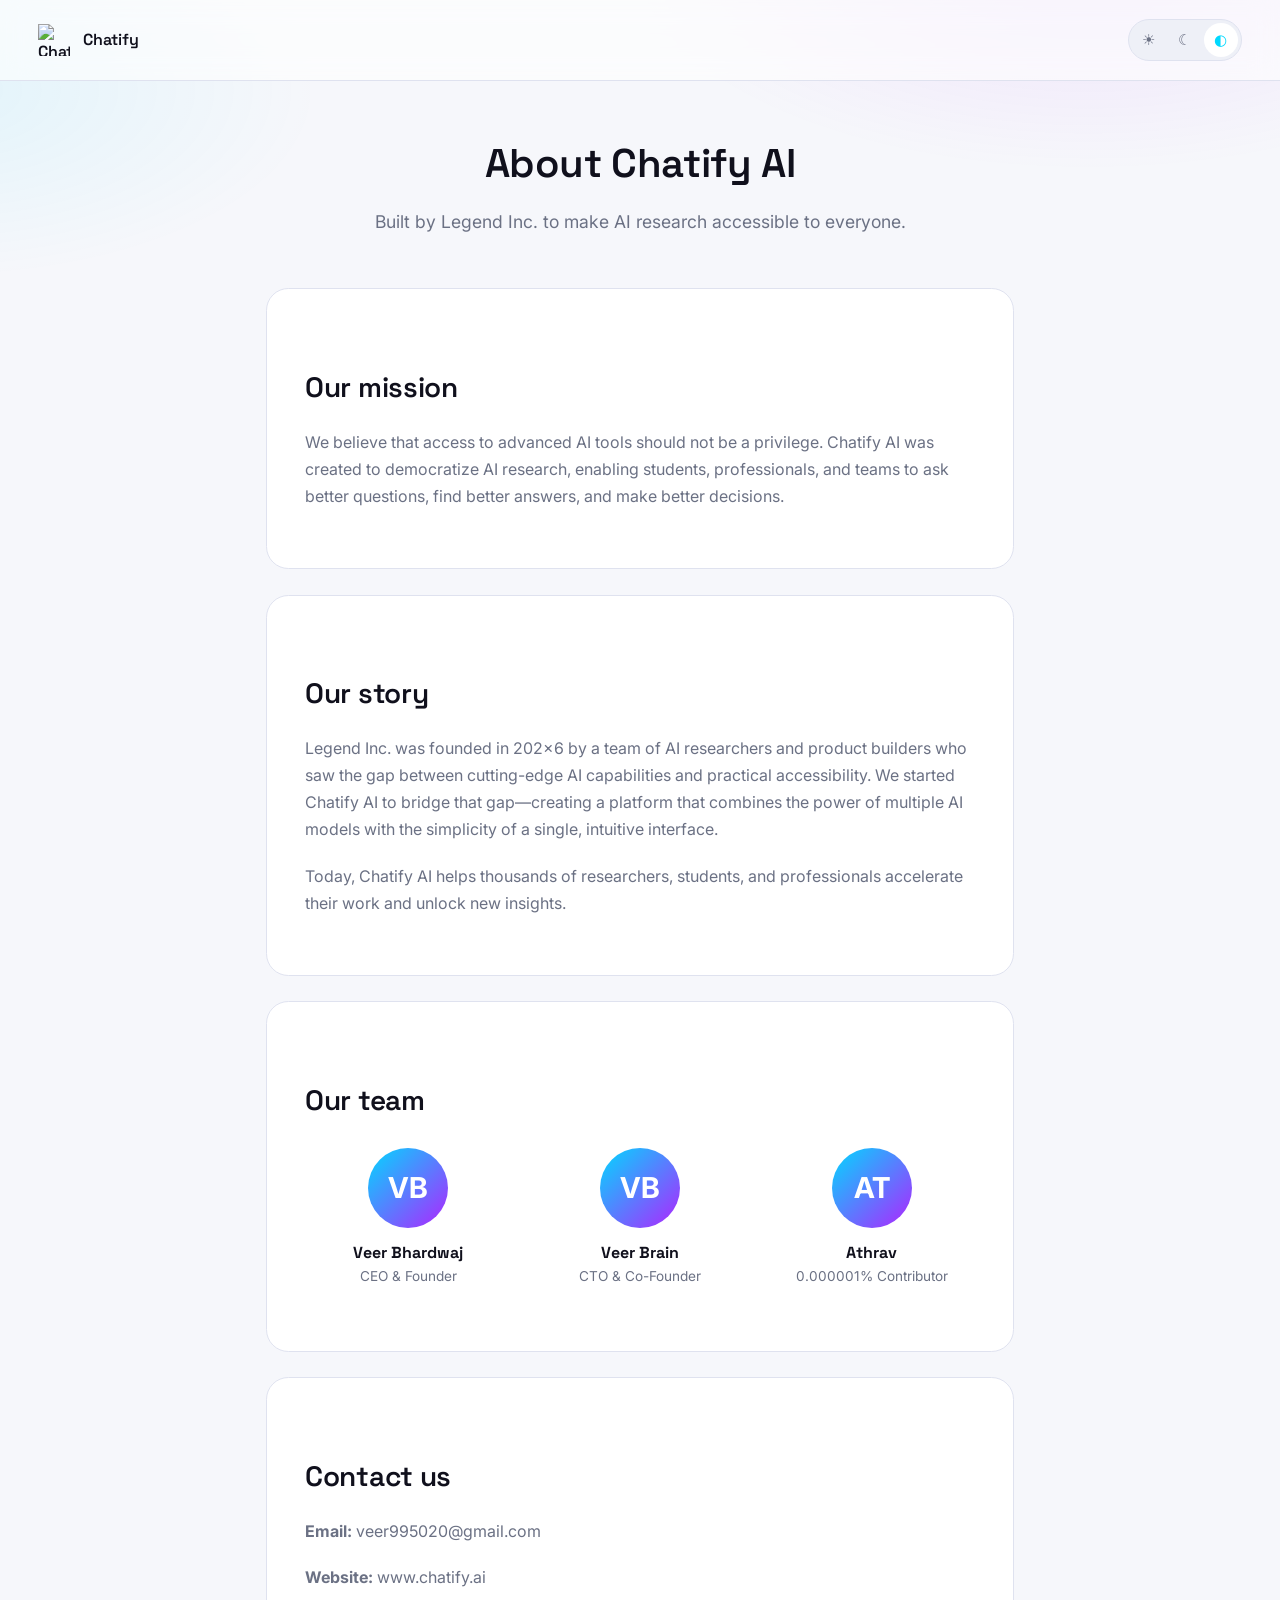
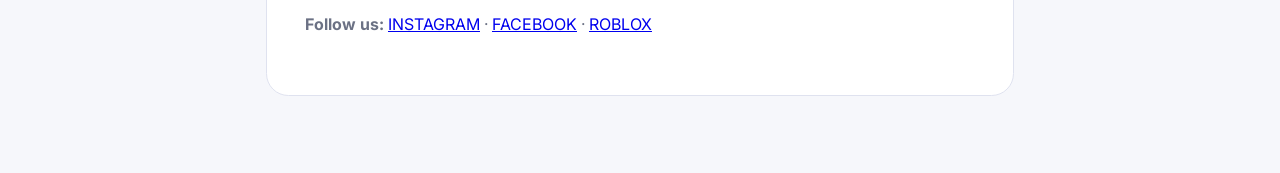
==== FRONTEND/about.html @ 389a3237 "START" ====
<!DOCTYPE html>
<html lang="en">
<head>
<meta charset="UTF-8">
<meta name="viewport" content="width=device-width, initial-scale=1.0">
<meta name="description" content="About Chatify AI — Made by Legend Inc. to simplify AI research for everyone">
<meta name="theme-color" content="#0a0a16">
<title>About — Chatify AI</title>
<link rel="preconnect" href="https://fonts.googleapis.com">
<link rel="preconnect" href="https://fonts.gstatic.com" crossorigin>
<link href="https://fonts.googleapis.com/css2?family=Space+Grotesk:wght@500;600;700&family=Inter:wght@400;500;600;700&display=swap" rel="stylesheet">
<style>
:root {
    --cyan: #00d9ff;
    --purple: #b024ff;
    --pink: #ff006e;
    --blue: #0080ff;
    --lime: #39ff14;
    --bg-0: #f6f7fb;
    --bg-1: #ffffff;
    --bg-2: #eef0f7;
    --ink-0: #10101c;
    --ink-1: #464a5e;
    --ink-2: #6b7184;
    --line: #dfe2ef;
    --glass: rgba(255, 255, 255, 0.6);
    --sp-1: 0.4rem;
    --sp-2: 0.8rem;
    --sp-3: 1.2rem;
    --sp-4: 1.6rem;
    --sp-5: 2.4rem;
    --sp-6: 3.2rem;
    --radius-s: 0.6rem;
    --radius-m: 1rem;
    --radius-l: 1.4rem;
    --font-display: "Space Grotesk", "Inter", sans-serif;
    --font-body: "Inter", -apple-system, sans-serif;
    --ease: cubic-bezier(0.16, 1, 0.3, 1);
    --fast: 140ms var(--ease);
    --base: 240ms var(--ease);
}
html.dark {
    --bg-0: #0a0a16;
    --bg-1: #12121f;
    --bg-2: #191929;
    --ink-0: #f5f6fb;
    --ink-1: #c6cae0;
    --ink-2: #8b90ab;
    --line: #2a2b42;
    --glass: rgba(20, 20, 36, 0.55);
}
* { margin: 0; padding: 0; box-sizing: border-box; }
html, body { height: 100%; }
body { font-family: var(--font-body); background: var(--bg-0); color: var(--ink-0); line-height: 1.55; -webkit-font-smoothing: antialiased; transition: background-color var(--base), color var(--base); }
body::before { content: ''; position: fixed; inset: 0; z-index: -1; background: radial-gradient(60vw 40vh at 85% -5%, rgba(176, 36, 255, 0.10), transparent 60%), radial-gradient(50vw 35vh at -5% 10%, rgba(0, 217, 255, 0.08), transparent 60%); pointer-events: none; }
h1, h2, h3 { font-family: var(--font-display); font-weight: 600; letter-spacing: -0.01em; color: var(--ink-0); }
h1 { font-size: 2.5rem; }
h2 { font-size: 1.75rem; margin-top: var(--sp-5); margin-bottom: var(--sp-3); }
p { color: var(--ink-2); line-height: 1.7; margin-bottom: var(--sp-3); }
:focus-visible { outline: 2px solid var(--cyan); outline-offset: 3px; }
.shell { min-height: 100vh; display: flex; flex-direction: column; }
.topbar { position: sticky; top: 0; z-index: 40; display: flex; align-items: center; justify-content: space-between; gap: var(--sp-3); padding: var(--sp-3) var(--sp-5); background: var(--glass); backdrop-filter: blur(14px); border-bottom: 1px solid var(--line); }
.brand { display: flex; align-items: center; gap: var(--sp-2); font-family: var(--font-display); font-weight: 600; font-size: 1rem; color: var(--ink-0); text-decoration: none; }
.brand-mark { width: 30px; height: 30px; border-radius: 9px; display: grid; place-items: center; background: linear-gradient(135deg, var(--cyan), var(--purple)); color: #05050a; font-weight: 700; font-size: 0.85rem; }
.topbar-actions { display: flex; gap: var(--sp-2); }
.theme-switch { display: inline-flex; padding: 3px; gap: 2px; background: var(--bg-2); border: 1px solid var(--line); border-radius: 999px; }
.theme-switch button { border: none; background: transparent; color: var(--ink-2); width: 34px; height: 34px; border-radius: 50%; display: grid; place-items: center; cursor: pointer; font-size: 0.95rem; transition: background var(--fast), color var(--fast); }
.theme-switch button.active { background: var(--bg-1); color: var(--cyan); }
.main { flex: 1; width: 100%; max-width: 800px; margin: 0 auto; padding: var(--sp-6) var(--sp-4); }
.hero { text-align: center; margin-bottom: var(--sp-6); }
.hero h1 { margin-bottom: var(--sp-2); }
.hero p { font-size: 1.1rem; max-width: 600px; margin: 0 auto var(--sp-4); }
.card { background: var(--bg-1); border: 1px solid var(--line); border-radius: var(--radius-l); padding: var(--sp-5); margin-bottom: var(--sp-4); }
.team-grid { display: grid; grid-template-columns: repeat(3, 1fr); gap: var(--sp-4); margin: var(--sp-4) 0; }
.team-card { text-align: center; }
.team-avatar { width: 80px; height: 80px; border-radius: 50%; margin: 0 auto var(--sp-2); background: linear-gradient(135deg, var(--cyan), var(--purple)); display: grid; place-items: center; color: white; font-weight: 700; font-size: 1.8rem; }
.team-name { font-family: var(--font-display); font-size: 1rem; font-weight: 700; }
.team-role { font-size: 0.85rem; color: var(--ink-2); }
@media (max-width: 768px) {
    .team-grid { grid-template-columns: 1fr; }
    .main { padding: var(--sp-4) var(--sp-3); }
}

        .logo-img {
            width: 32px;
            height: 32px;
            object-fit: contain;
            display: block;
        }
        </style>
</head>
<body>
<div class="shell">
    <header class="topbar">
        <a href="index.html" class="brand">
            <img src="IMAGE.png" alt="Chatify AI" class="logo-img">
            <span>Chatify</span>
        </a>
        <div class="topbar-actions">
            <div class="theme-switch" role="group" aria-label="Theme">
                <button type="button" data-theme="light" aria-pressed="false">☀</button>
                <button type="button" data-theme="dark" aria-pressed="false">☾</button>
                <button type="button" data-theme="system" aria-pressed="true">◐</button>
            </div>
        </div>
    </header>

    <main class="main">
        <div class="hero">
            <h1>About Chatify AI</h1>
            <p>Built by Legend Inc. to make AI research accessible to everyone.</p>
        </div>

        <div class="card">
            <h2>Our mission</h2>
            <p>We believe that access to advanced AI tools should not be a privilege. Chatify AI was created to democratize AI research, enabling students, professionals, and teams to ask better questions, find better answers, and make better decisions.</p>
        </div>

        <div class="card">
            <h2>Our story</h2>
            <p>Legend Inc. was founded in 202x6 by a team of AI researchers and product builders who saw the gap between cutting-edge AI capabilities and practical accessibility. We started Chatify AI to bridge that gap—creating a platform that combines the power of multiple AI models with the simplicity of a single, intuitive interface.</p>
            <p>Today, Chatify AI helps thousands of researchers, students, and professionals accelerate their work and unlock new insights.</p>
        </div>

        <div class="card">
            <h2>Our team</h2>
            <div class="team-grid">
                <div class="team-card">
                    <div class="team-avatar">VB</div>
                    <div class="team-name">Veer Bhardwaj</div>
                    <div class="team-role">CEO & Founder</div>
                </div>
                <div class="team-card">
                    <div class="team-avatar">VB</div>
                    <div class="team-name">Veer Brain</div>
                    <div class="team-role">CTO & Co-Founder</div>
                </div>
                <div class="team-card">
                    <div class="team-avatar">AT</div>
                    <div class="team-name">Athrav</div>
                    <div class="team-role">0.000001% Contributor</div>
                </div>
            </div>
        </div>

        <div class="card">
            <h2>Contact us</h2>
            <p><strong>Email:</strong> veer995020@gmail.com</p>
            <p><strong>Website:</strong> www.chatify.ai</p>
            <p><strong>Follow us:</strong> <a href="https://www.instagram.com/veer995020">INSTAGRAM</a> · <a href="https://www.facebook.com/profile.php?id=61575353383593">FACEBOOK</a> · <a href="https://www.roblox.com/users/4832917917/profile">ROBLOX</a></p>
        </div>
    </main>
</div>

<script>
const themeButtons = document.querySelectorAll('[data-theme]');
function applyTheme(mode) {
    const resolved = mode === 'system' ? (window.matchMedia('(prefers-color-scheme: dark)').matches ? 'dark' : 'light') : mode;
    document.documentElement.classList.toggle('dark', resolved === 'dark');
    themeButtons.forEach(btn => {
        btn.classList.toggle('active', btn.dataset.theme === mode);
        btn.setAttribute('aria-pressed', btn.dataset.theme === mode ? 'true' : 'false');
    });
    localStorage.setItem('chatify_theme', mode);
}
themeButtons.forEach(btn => btn.addEventListener('click', () => applyTheme(btn.dataset.theme)));
applyTheme(localStorage.getItem('chatify_theme') || 'system');
</script>

</body>
</html>
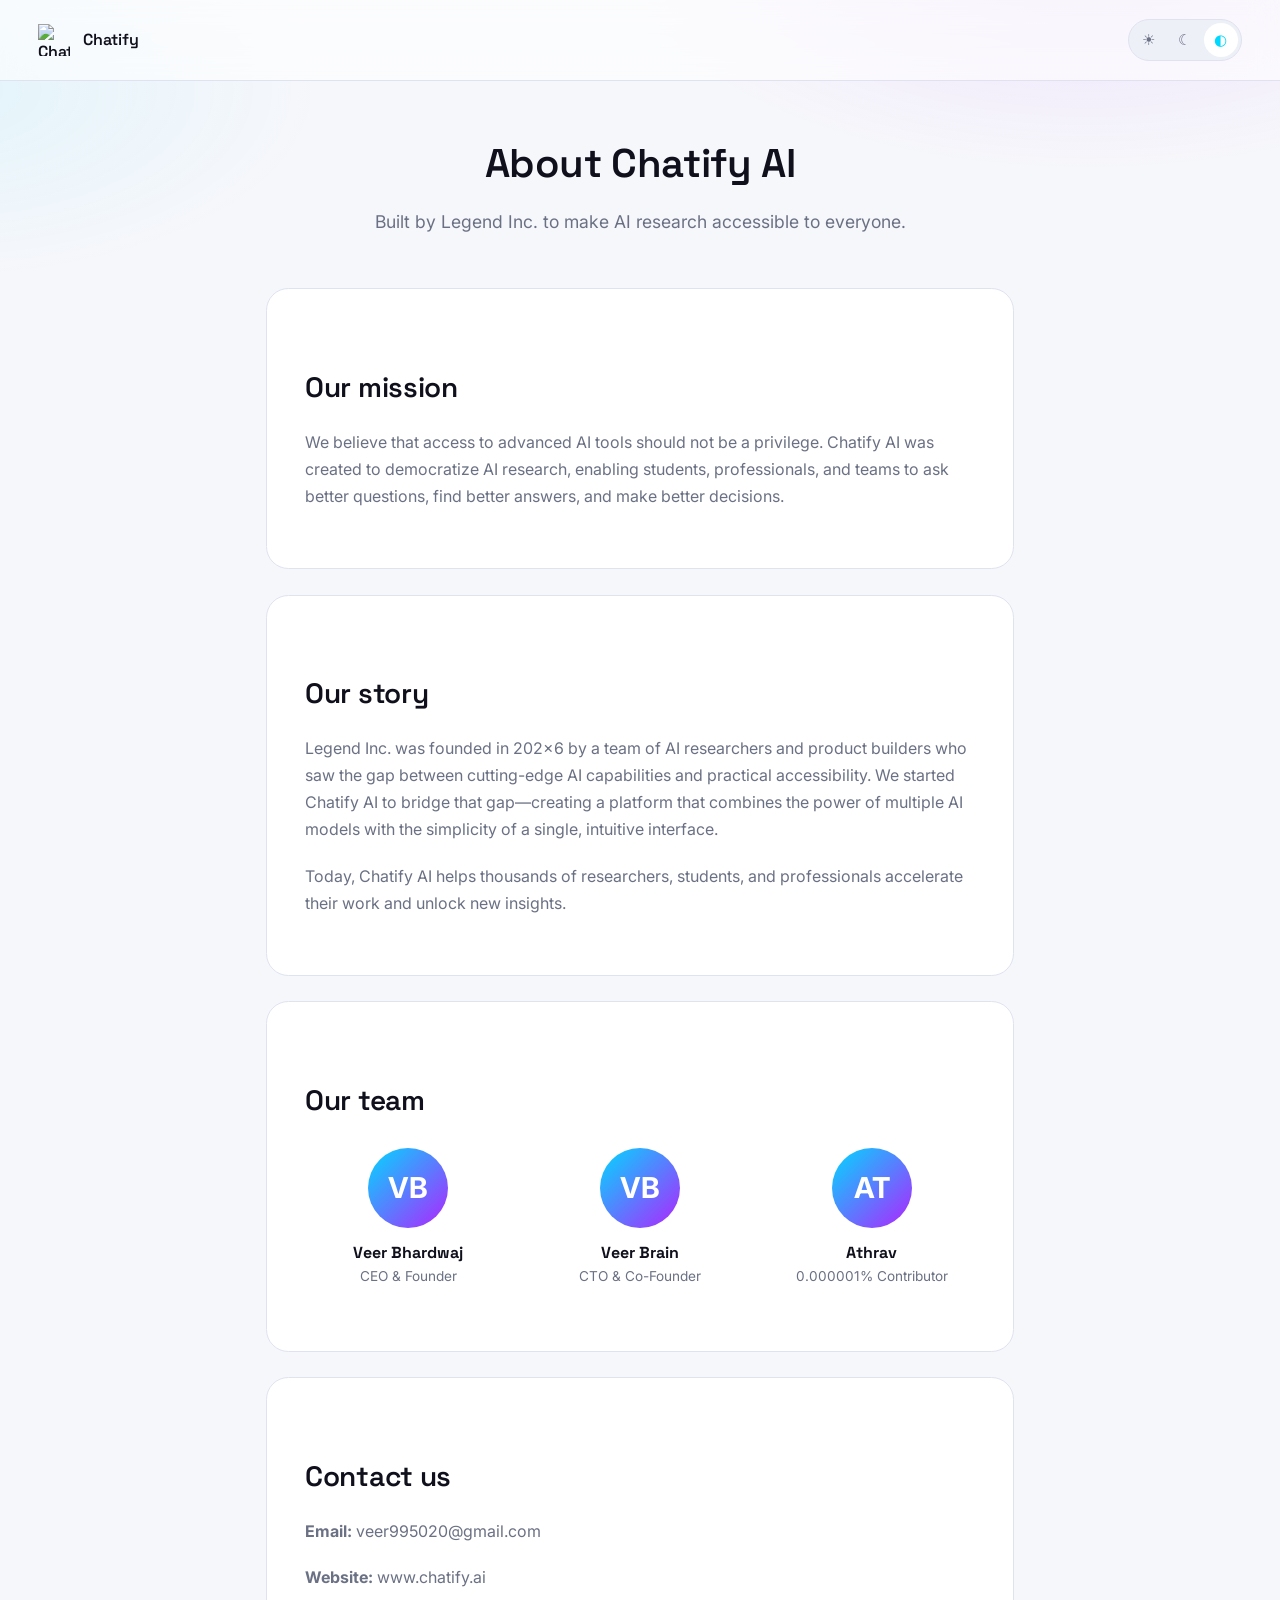
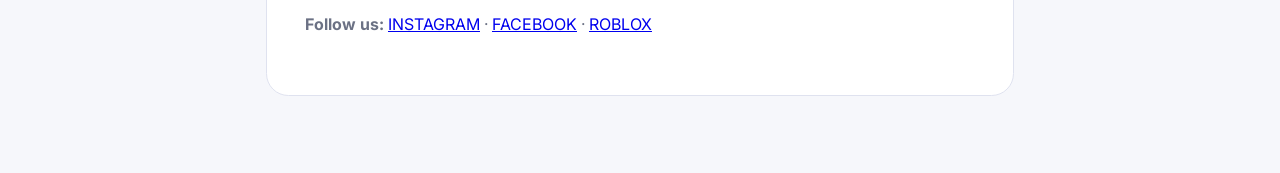
==== commit 72950b81: "a" ====
--- a/FRONTEND/about.html
+++ b/FRONTEND/about.html
@@ -3,6 +3,7 @@
 <head>
 <meta charset="UTF-8">
 <meta name="viewport" content="width=device-width, initial-scale=1.0">
+<link rel="stylesheet" href="C:\Users\Renewfy\Links\CHATIFY\STATIC\CSS\SizeAdjuster.css">
 <meta name="description" content="About Chatify AI — Made by Legend Inc. to simplify AI research for everyone">
 <meta name="theme-color" content="#0a0a16">
 <title>About — Chatify AI</title>
@@ -93,7 +94,7 @@
 <div class="shell">
     <header class="topbar">
         <a href="index.html" class="brand">
-            <img src="IMAGE.png" alt="Chatify AI" class="logo-img">
+            <img src="C:\Users\Renewfy\Links\CHATIFY\STATIC\IMAGES AND VIDEOS\IMAGE.png" alt="Chatify AI" class="logo-img">
             <span>Chatify</span>
         </a>
         <div class="topbar-actions">
